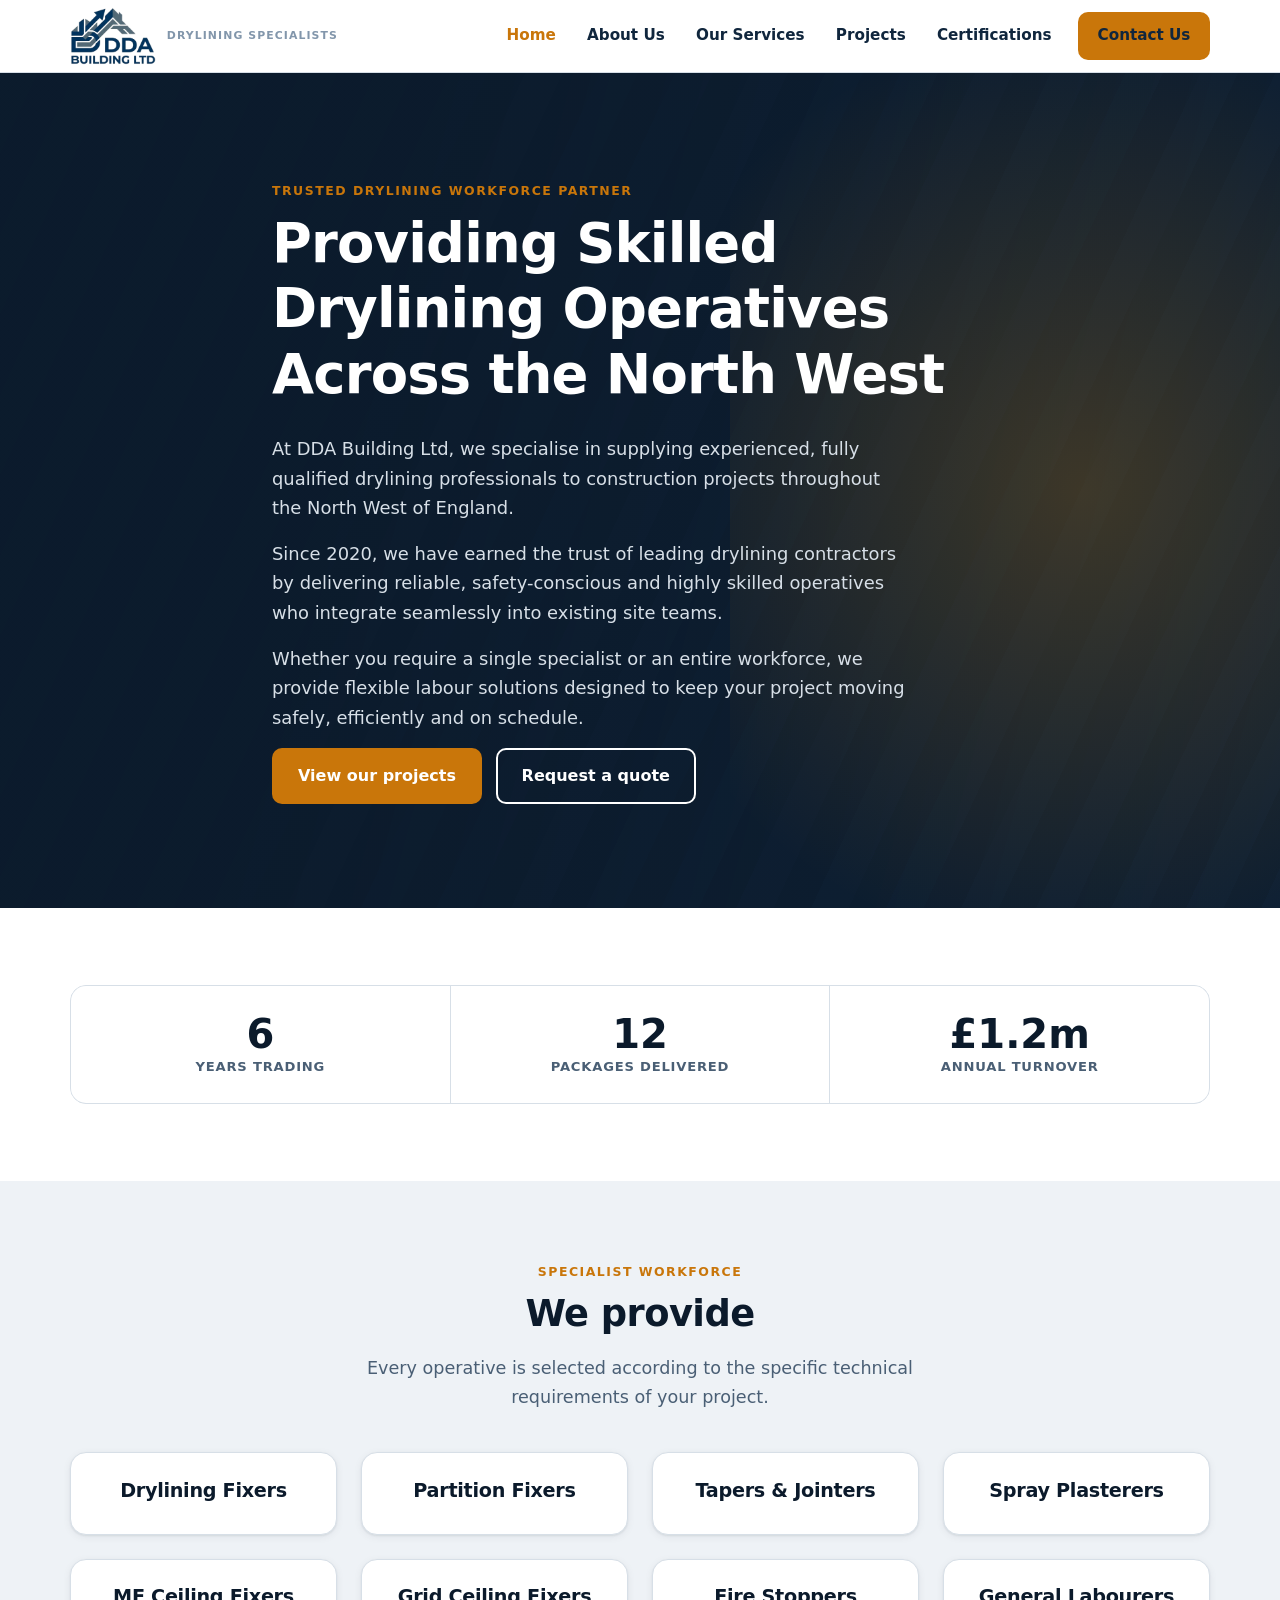
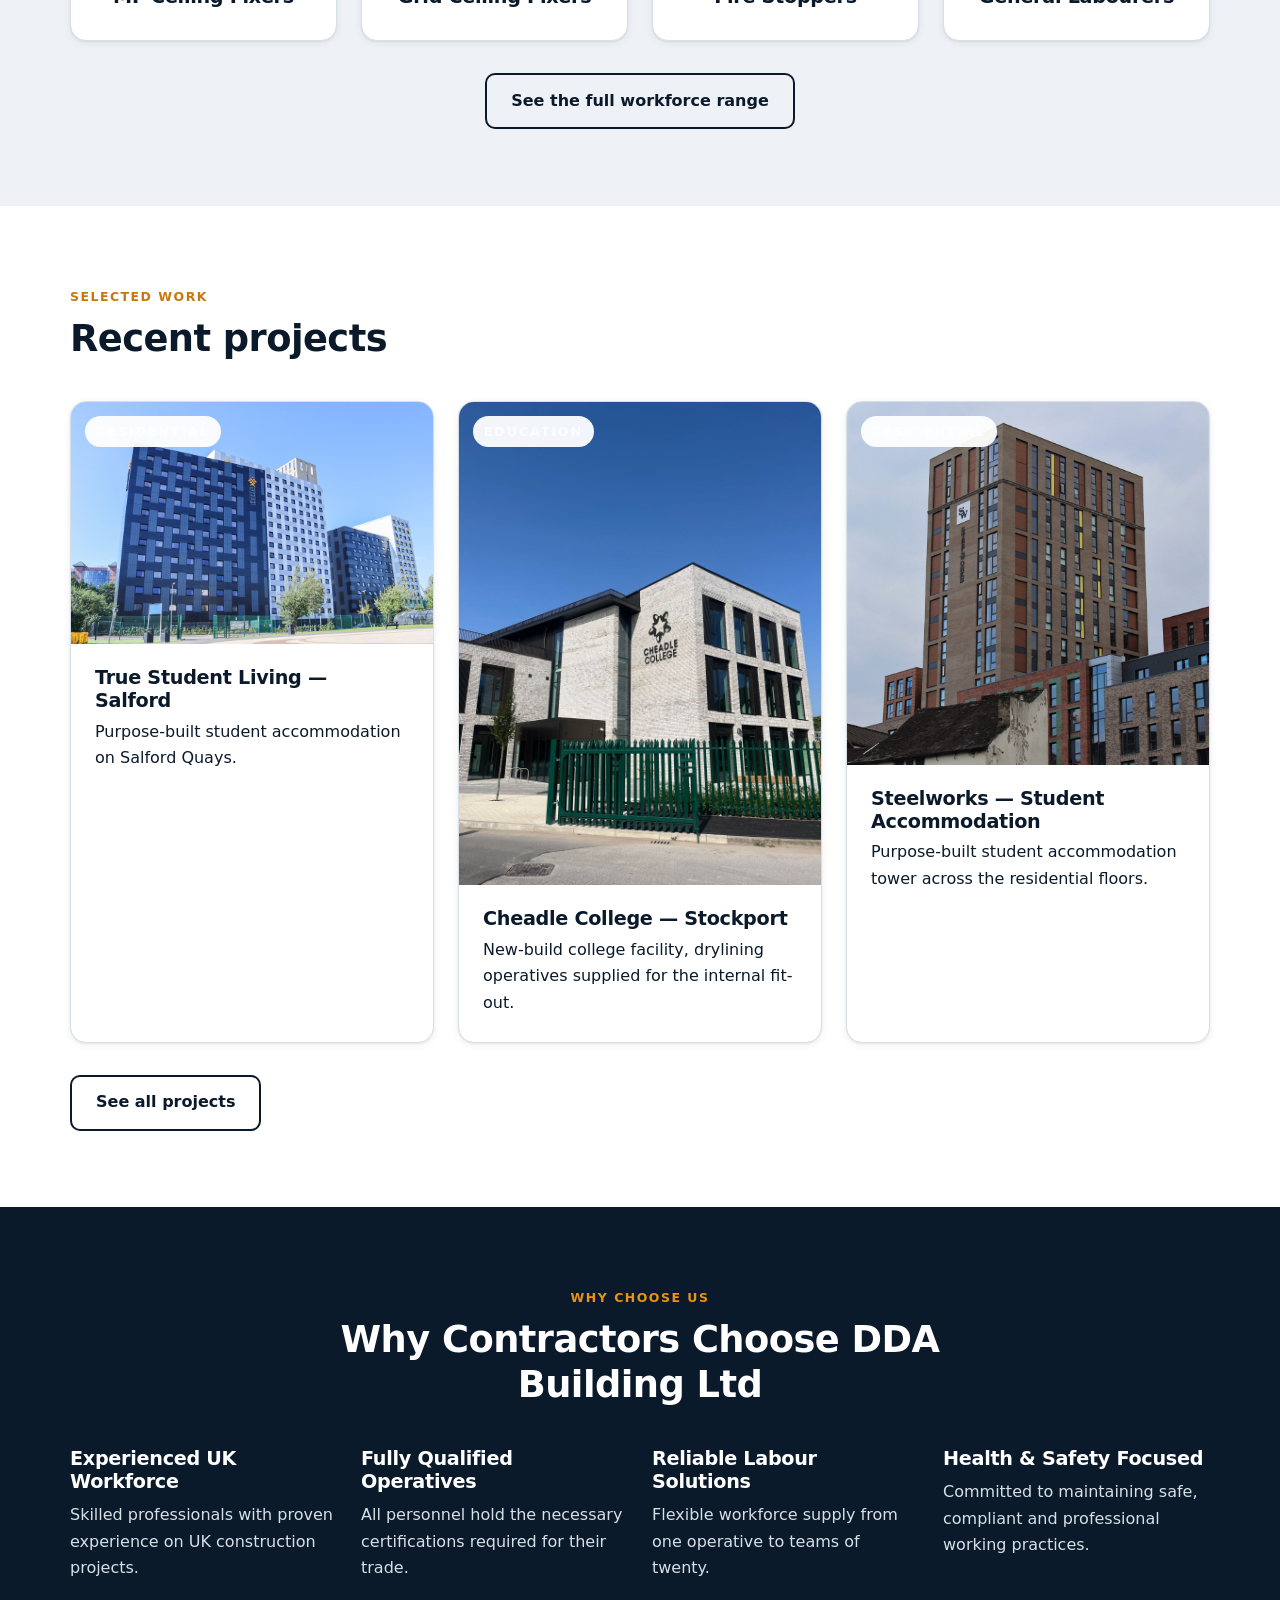
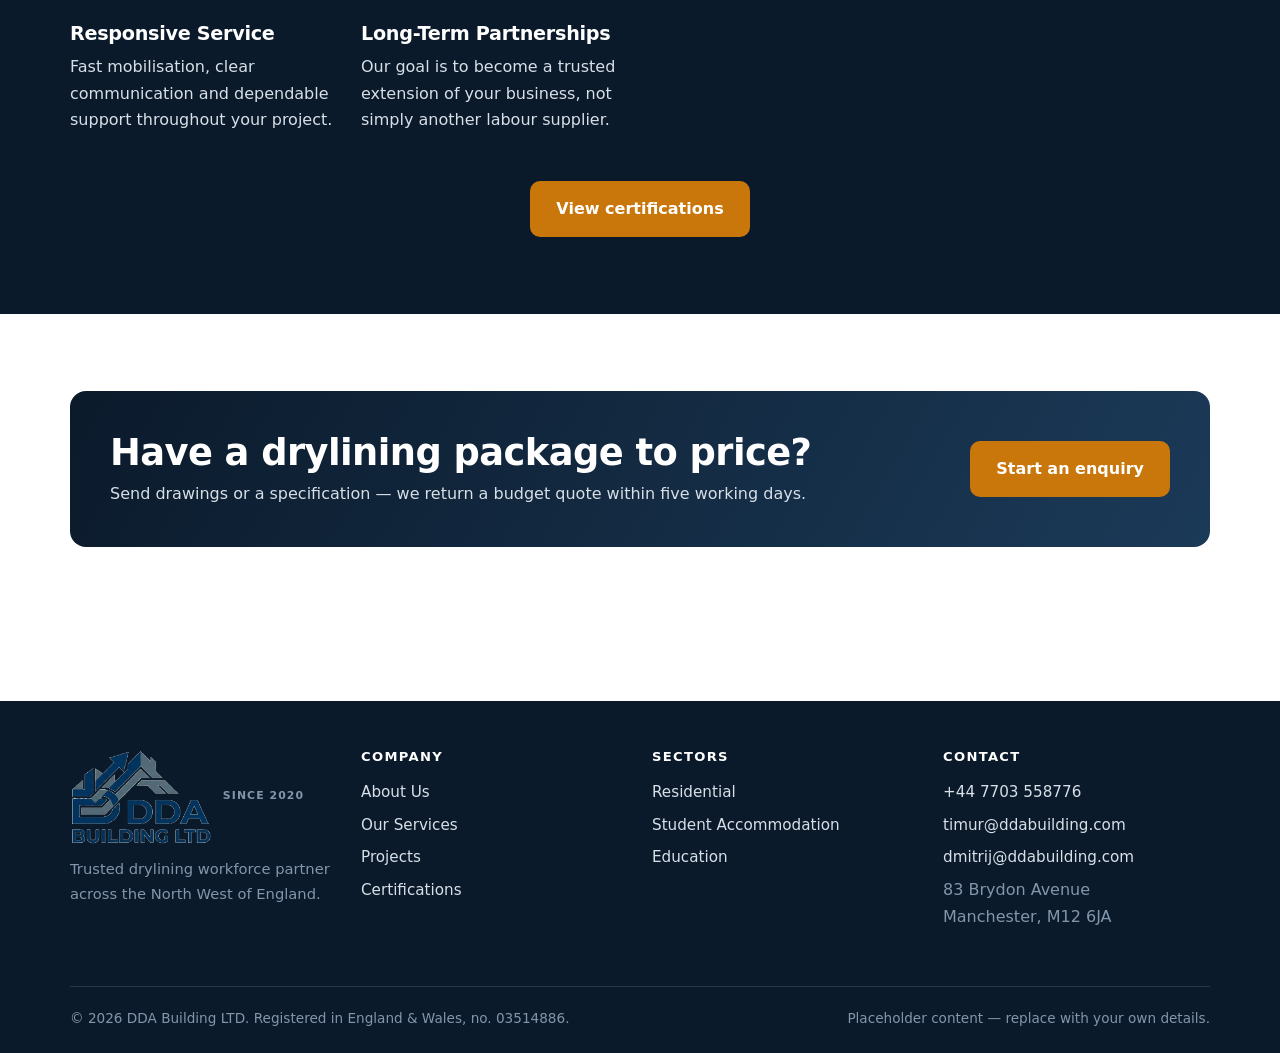
==== index.html @ aa9d2638 "Initial commit: DDA Building Ltd website" ====
<!doctype html>
<html lang="en">
<head>
  <meta charset="utf-8">
  <meta name="viewport" content="width=device-width, initial-scale=1">
  <title>DDA Building Ltd — Trusted Drylining Workforce Partner</title>
  <meta name="description" content="DDA Building Ltd supplies experienced, fully qualified drylining operatives — fixers, tapers & jointers, ceiling fixers and fire stoppers — across the North West of England.">
  <link rel="stylesheet" href="css/styles.css">
  <script defer src="js/main.js"></script>
</head>
<body>
<a class="skip-link" href="#main">Skip to main content</a>

<header class="site-header">
  <div class="wrap site-header__inner">
    <a class="brand" href="index.html">
      <img class="brand__logo" src="images/logo.png" alt="DDA Building Ltd">
      <span class="brand__text"><small>Drylining Specialists</small></span>
    </a>

    <button class="nav-toggle" type="button" aria-expanded="false" aria-controls="primary-nav" aria-label="Toggle navigation">
      <span></span>
    </button>

    <nav class="nav" id="primary-nav" aria-label="Primary">
      <a href="index.html" aria-current="page">Home</a>
      <a href="about.html">About Us</a>
      <a href="services.html">Our Services</a>
      <a href="projects.html">Projects</a>
      <a href="certifications.html">Certifications</a>
      <a class="btn btn--primary" href="contact.html">Contact Us</a>
    </nav>
  </div>
</header>

<main id="main">

  <section class="hero">
    <div class="wrap hero__inner">
      <span class="eyebrow">Trusted Drylining Workforce Partner</span>
      <h1>Providing Skilled Drylining Operatives Across the North West</h1>
      <p>At DDA Building Ltd, we specialise in supplying experienced, fully qualified drylining professionals to construction projects throughout the North West of England.</p>
      <p>Since 2020, we have earned the trust of leading drylining contractors by delivering reliable, safety-conscious and highly skilled operatives who integrate seamlessly into existing site teams.</p>
      <p>Whether you require a single specialist or an entire workforce, we provide flexible labour solutions designed to keep your project moving safely, efficiently and on schedule.</p>
      <div class="btn-row">
        <a class="btn btn--primary" href="projects.html">View our projects</a>
        <a class="btn btn--ghost" href="contact.html">Request a quote</a>
      </div>
    </div>
  </section>

  <section class="section">
    <div class="wrap">
      <div class="stats">
        <div class="stat">
          <div class="stat__value">6</div>
          <div class="stat__label">Years trading</div>
        </div>
        <div class="stat">
          <div class="stat__value">12</div>
          <div class="stat__label">Packages Delivered</div>
        </div>
        <div class="stat">
          <div class="stat__value">£1.2m</div>
          <div class="stat__label">Annual turnover</div>
        </div>
      </div>
    </div>
  </section>

  <section class="section section--alt">
    <div class="wrap">
      <div class="section-head section-head--center">
        <span class="eyebrow">Specialist workforce</span>
        <h2>We provide</h2>
        <p class="lead">Every operative is selected according to the specific technical requirements of your project.</p>
      </div>

      <div class="grid grid--4">
        <article class="card" style="text-align:center">
          <h3>Drylining Fixers</h3>
        </article>
        <article class="card" style="text-align:center">
          <h3>Partition Fixers</h3>
        </article>
        <article class="card" style="text-align:center">
          <h3>Tapers &amp; Jointers</h3>
        </article>
        <article class="card" style="text-align:center">
          <h3>Spray Plasterers</h3>
        </article>
        <article class="card" style="text-align:center">
          <h3>MF Ceiling Fixers</h3>
        </article>
        <article class="card" style="text-align:center">
          <h3>Grid Ceiling Fixers</h3>
        </article>
        <article class="card" style="text-align:center">
          <h3>Fire Stoppers</h3>
        </article>
        <article class="card" style="text-align:center">
          <h3>General Labourers</h3>
        </article>
      </div>

      <div class="btn-row" style="margin-top:2rem;justify-content:center">
        <a class="btn btn--ghost" href="services.html">See the full workforce range</a>
      </div>
    </div>
  </section>

  <section class="section">
    <div class="wrap">
      <div class="section-head">
        <span class="eyebrow">Selected work</span>
        <h2>Recent projects</h2>
      </div>

      <div class="grid grid--3">
        <article class="card card--link project">
          <div class="project__media">
            <img src="images/projects/true-student-living-salford.jpg" alt="True Student Living, Salford — exterior of the purpose-built student accommodation tower">
            <span class="project__tag">Residential</span>
          </div>
          <div class="project__body">
            <h3>True Student Living — Salford</h3>
            <p>Purpose-built student accommodation on Salford Quays.</p>
          </div>
        </article>

        <article class="card card--link project">
          <div class="project__media">
            <img src="images/projects/cheadle-college-exterior.jpg" alt="Cheadle College, Stockport — new-build education facility exterior">
            <span class="project__tag">Education</span>
          </div>
          <div class="project__body">
            <h3>Cheadle College — Stockport</h3>
            <p>New-build college facility, drylining operatives supplied for the internal fit-out.</p>
          </div>
        </article>

        <article class="card card--link project">
          <div class="project__media">
            <img src="images/projects/steelworks-tower.jpg" alt="Steelworks student accommodation tower">
            <span class="project__tag">Residential</span>
          </div>
          <div class="project__body">
            <h3>Steelworks — Student Accommodation</h3>
            <p>Purpose-built student accommodation tower across the residential floors.</p>
          </div>
        </article>
      </div>

      <div class="btn-row" style="margin-top:2rem">
        <a class="btn btn--ghost" href="projects.html">See all projects</a>
      </div>
    </div>
  </section>

  <section class="section section--dark">
    <div class="wrap">
      <div class="section-head section-head--center">
        <span class="eyebrow">Why choose us</span>
        <h2>Why Contractors Choose DDA Building Ltd</h2>
      </div>
      <div class="grid grid--3">
        <div>
          <h3>Experienced UK Workforce</h3>
          <p>Skilled professionals with proven experience on UK construction projects.</p>
        </div>
        <div>
          <h3>Fully Qualified Operatives</h3>
          <p>All personnel hold the necessary certifications required for their trade.</p>
        </div>
        <div>
          <h3>Reliable Labour Solutions</h3>
          <p>Flexible workforce supply from one operative to teams of twenty.</p>
        </div>
        <div>
          <h3>Health &amp; Safety Focused</h3>
          <p>Committed to maintaining safe, compliant and professional working practices.</p>
        </div>
        <div>
          <h3>Responsive Service</h3>
          <p>Fast mobilisation, clear communication and dependable support throughout your project.</p>
        </div>
        <div>
          <h3>Long-Term Partnerships</h3>
          <p>Our goal is to become a trusted extension of your business, not simply another labour supplier.</p>
        </div>
      </div>
      <div class="btn-row" style="margin-top:2rem;justify-content:center">
        <a class="btn btn--primary" href="certifications.html">View certifications</a>
      </div>
    </div>
  </section>

  <section class="section">
    <div class="wrap">
      <div class="cta">
        <div>
          <h2>Have a drylining package to price?</h2>
          <p>Send drawings or a specification — we return a budget quote within five working days.</p>
        </div>
        <a class="btn btn--primary" href="contact.html">Start an enquiry</a>
      </div>
    </div>
  </section>

</main>

<footer class="site-footer">
  <div class="wrap">
    <div class="grid grid--4">
      <div>
        <a class="brand" href="index.html">
          <img class="brand__logo" src="images/logo.png" alt="DDA Building Ltd">
          <span class="brand__text"><small>Since 2020</small></span>
        </a>
        <p style="font-size:.92rem">Trusted drylining workforce partner across the North West of England.</p>
      </div>
      <div>
        <h4>Company</h4>
        <ul>
          <li><a href="about.html">About Us</a></li>
          <li><a href="services.html">Our Services</a></li>
          <li><a href="projects.html">Projects</a></li>
          <li><a href="certifications.html">Certifications</a></li>
        </ul>
      </div>
      <div>
        <h4>Sectors</h4>
        <ul>
          <li><a href="projects.html">Residential</a></li>
          <li><a href="projects.html">Student Accommodation</a></li>
          <li><a href="projects.html">Education</a></li>
        </ul>
      </div>
      <div>
        <h4>Contact</h4>
        <ul>
          <li><a href="tel:+447703558776">+44 7703 558776</a></li>
          <li><a href="mailto:timur@ddabuilding.com">timur@ddabuilding.com</a></li>
          <li><a href="mailto:dmitrij@ddabuilding.com">dmitrij@ddabuilding.com</a></li>
          <li>83 Brydon Avenue<br>Manchester, M12 6JA</li>
        </ul>
      </div>
    </div>
    <div class="footer-bottom">
      <span>&copy; <span data-year>2026</span> DDA Building LTD. Registered in England &amp; Wales, no. 03514886.</span>
      <span>Placeholder content — replace with your own details.</span>
    </div>
  </div>
</footer>

</body>
</html>
---- css/styles.css ----
/* ==========================================================================
   DDA Building LTD — site stylesheet
   Single stylesheet shared by every page. No external dependencies.
   ========================================================================== */

/* --- Design tokens ------------------------------------------------------ */
:root {
  --navy-900: #0b1a2b;
  --navy-800: #10263d;
  --navy-700: #1b3a58;
  --slate-600: #4a5f75;
  --slate-400: #8296ab;
  --slate-200: #d7dfe7;
  --slate-100: #eef2f6;
  --white: #ffffff;

  --amber-600: #c9760a;
  --amber-500: #e8940f;
  --amber-100: #fdf1dd;

  --green-600: #1f7a52;
  --green-100: #e3f3eb;

  --text: var(--navy-900);
  --text-muted: var(--slate-600);
  --bg: var(--white);
  --bg-alt: var(--slate-100);
  --border: var(--slate-200);
  --accent: var(--amber-600);

  --font: "Segoe UI", system-ui, -apple-system, "Helvetica Neue", Arial, sans-serif;

  --wrap: 1140px;
  --radius: 10px;
  --radius-lg: 16px;
  --shadow-sm: 0 1px 2px rgba(11, 26, 43, .08), 0 2px 8px rgba(11, 26, 43, .06);
  --shadow-md: 0 4px 12px rgba(11, 26, 43, .10), 0 12px 32px rgba(11, 26, 43, .08);

  --step: clamp(2.5rem, 6vw, 5rem);
}

/* --- Base --------------------------------------------------------------- */
*,
*::before,
*::after { box-sizing: border-box; }

html { scroll-behavior: smooth; }

body {
  margin: 0;
  font-family: var(--font);
  font-size: 16px;
  line-height: 1.65;
  color: var(--text);
  background: var(--bg);
  -webkit-font-smoothing: antialiased;
}

h1, h2, h3, h4 {
  margin: 0 0 .5em;
  line-height: 1.2;
  letter-spacing: -.015em;
  font-weight: 700;
}

h1 { font-size: clamp(2.1rem, 5vw, 3.4rem); }
h2 { font-size: clamp(1.6rem, 3.2vw, 2.3rem); }
h3 { font-size: 1.2rem; }

p { margin: 0 0 1rem; }

a { color: var(--navy-700); text-decoration: none; }
a:hover { color: var(--accent); }

img { max-width: 100%; display: block; }

/* Components below set their own `display`, which would otherwise beat the
   UA stylesheet's [hidden] rule. Keep `hidden` authoritative. */
[hidden] { display: none !important; }

ul { margin: 0 0 1rem; padding-left: 1.2rem; }
li { margin-bottom: .4rem; }

:focus-visible {
  outline: 3px solid var(--amber-500);
  outline-offset: 2px;
  border-radius: 4px;
}

.skip-link {
  position: absolute;
  left: -9999px;
  top: 0;
  background: var(--navy-900);
  color: var(--white);
  padding: .75rem 1.25rem;
  z-index: 100;
}
.skip-link:focus { left: 0; color: var(--white); }

/* --- Layout helpers ----------------------------------------------------- */
.wrap {
  width: min(100% - 2.5rem, var(--wrap));
  margin-inline: auto;
}

.section { padding-block: var(--step); }
.section--alt { background: var(--bg-alt); }
.section--dark { background: var(--navy-900); color: var(--slate-200); }
.section--dark h2, .section--dark h3 { color: var(--white); }

.section-head { max-width: 62ch; margin-bottom: 2.5rem; }
.section-head--center { margin-inline: auto; text-align: center; }

.eyebrow {
  display: inline-block;
  font-size: .78rem;
  font-weight: 700;
  letter-spacing: .12em;
  text-transform: uppercase;
  color: var(--accent);
  margin-bottom: .6rem;
}
.section--dark .eyebrow { color: var(--amber-500); }

.lead { font-size: 1.1rem; color: var(--text-muted); }
.section--dark .lead { color: var(--slate-400); }

.grid { display: grid; gap: 1.5rem; }
.grid--2 { grid-template-columns: repeat(auto-fit, minmax(280px, 1fr)); }
.grid--3 { grid-template-columns: repeat(auto-fit, minmax(260px, 1fr)); }
.grid--4 { grid-template-columns: repeat(auto-fit, minmax(210px, 1fr)); }

/* --- Buttons ------------------------------------------------------------ */
.btn {
  display: inline-flex;
  align-items: center;
  gap: .5rem;
  padding: .8rem 1.5rem;
  border: 2px solid transparent;
  border-radius: var(--radius);
  font: inherit;
  font-weight: 600;
  cursor: pointer;
  transition: background-color .18s ease, color .18s ease, border-color .18s ease, transform .18s ease;
}
.btn:hover { transform: translateY(-1px); }
.btn:active { transform: translateY(0); }

.btn--primary { background: var(--amber-600); color: var(--white); }
.btn--primary:hover { background: var(--amber-500); color: var(--white); }

.btn--ghost { border-color: currentColor; color: var(--navy-900); background: transparent; }
.btn--ghost:hover { background: var(--navy-900); color: var(--white); border-color: var(--navy-900); }

.section--dark .btn--ghost,
.hero .btn--ghost { color: var(--white); }
.section--dark .btn--ghost:hover,
.hero .btn--ghost:hover { background: var(--white); color: var(--navy-900); border-color: var(--white); }

.btn-row { display: flex; flex-wrap: wrap; gap: .85rem; }

/* --- Header / navigation ------------------------------------------------ */
.site-header {
  position: sticky;
  top: 0;
  z-index: 50;
  background: rgba(255, 255, 255, .96);
  border-bottom: 1px solid var(--border);
  backdrop-filter: blur(8px);
}

.site-header__inner {
  display: flex;
  align-items: center;
  justify-content: space-between;
  gap: 1rem;
  min-height: 72px;
}

.brand {
  display: inline-flex;
  align-items: center;
  gap: .7rem;
  font-weight: 700;
  color: var(--navy-900);
  letter-spacing: -.02em;
}
.brand:hover { color: var(--navy-900); }

.brand__logo {
  height: 58px;
  width: auto;
  display: block;
}

.site-footer .brand__logo { height: 96px; }

.brand__text { display: flex; flex-direction: column; line-height: 1.15; }
.brand__text small {
  font-size: .68rem;
  font-weight: 600;
  letter-spacing: .1em;
  text-transform: uppercase;
  color: var(--slate-400);
}

.nav { display: flex; align-items: center; gap: .35rem; }

.nav a {
  padding: .55rem .8rem;
  border-radius: var(--radius);
  font-size: .95rem;
  font-weight: 600;
  color: var(--navy-800);
}
.nav a:hover { background: var(--slate-100); color: var(--navy-900); }
.nav a[aria-current="page"] { color: var(--accent); }

.nav .btn { margin-left: .5rem; padding: .6rem 1.1rem; }
.nav .btn:hover { background: var(--amber-500); }

.nav-toggle {
  display: none;
  width: 44px;
  height: 44px;
  padding: 0;
  border: 1px solid var(--border);
  border-radius: var(--radius);
  background: var(--white);
  cursor: pointer;
}
.nav-toggle span,
.nav-toggle span::before,
.nav-toggle span::after {
  display: block;
  width: 20px;
  height: 2px;
  margin-inline: auto;
  background: var(--navy-900);
  transition: transform .2s ease, opacity .2s ease;
}
.nav-toggle span { position: relative; }
.nav-toggle span::before,
.nav-toggle span::after { content: ""; position: absolute; }
.nav-toggle span::before { top: -6px; }
.nav-toggle span::after { top: 6px; }
.nav-toggle[aria-expanded="true"] span { background: transparent; }
.nav-toggle[aria-expanded="true"] span::before { transform: translateY(6px) rotate(45deg); }
.nav-toggle[aria-expanded="true"] span::after { transform: translateY(-6px) rotate(-45deg); }

@media (max-width: 900px) {
  .nav-toggle { display: block; }
  .nav {
    position: absolute;
    inset: 72px 0 auto;
    flex-direction: column;
    align-items: stretch;
    gap: 0;
    padding: .75rem 1.25rem 1.25rem;
    background: var(--white);
    border-bottom: 1px solid var(--border);
    box-shadow: var(--shadow-md);
    display: none;
  }
  .nav.is-open { display: flex; }
  .nav a { padding: .8rem .6rem; border-radius: 8px; }
  .nav .btn { margin: .5rem 0 0; justify-content: center; }
}

/* --- Hero --------------------------------------------------------------- */
.hero {
  position: relative;
  color: var(--slate-200);
  background:
    linear-gradient(105deg, rgba(11, 26, 43, .94) 30%, rgba(11, 26, 43, .72) 100%),
    repeating-linear-gradient(115deg, #16304c 0 34px, #12283f 34px 68px);
  overflow: hidden;
}
.hero::after {
  content: "";
  position: absolute;
  right: -12%;
  top: -30%;
  width: 55%;
  height: 160%;
  background: radial-gradient(circle at 50% 50%, rgba(232, 148, 15, .22), transparent 62%);
  pointer-events: none;
}

.hero__inner {
  position: relative;
  z-index: 1;
  padding-block: clamp(3.5rem, 9vw, 6.5rem);
  max-width: 46rem;
}
.hero h1 { color: var(--white); }
.hero p { color: var(--slate-200); font-size: 1.12rem; max-width: 40rem; }

.hero--compact .hero__inner { padding-block: clamp(2.75rem, 6vw, 4rem); }

.breadcrumb {
  position: relative;
  z-index: 1;
  font-size: .85rem;
  color: var(--slate-400);
  padding-top: 1.25rem;
}
.breadcrumb a { color: var(--slate-200); }
.breadcrumb a:hover { color: var(--amber-500); }
.breadcrumb span { margin-inline: .4rem; }

/* --- Stat band ---------------------------------------------------------- */
.stats {
  display: grid;
  grid-template-columns: repeat(auto-fit, minmax(160px, 1fr));
  gap: 1px;
  background: var(--border);
  border: 1px solid var(--border);
  border-radius: var(--radius-lg);
  overflow: hidden;
}
.stat { background: var(--white); padding: 1.6rem 1.25rem; text-align: center; }
.stat__value {
  font-size: clamp(1.8rem, 3.5vw, 2.5rem);
  font-weight: 800;
  color: var(--navy-900);
  line-height: 1.1;
}
.stat__label {
  font-size: .82rem;
  font-weight: 600;
  letter-spacing: .06em;
  text-transform: uppercase;
  color: var(--text-muted);
}

/* --- Cards -------------------------------------------------------------- */
.card {
  background: var(--white);
  border: 1px solid var(--border);
  border-radius: var(--radius-lg);
  padding: 1.6rem;
  box-shadow: var(--shadow-sm);
  transition: box-shadow .2s ease, transform .2s ease, border-color .2s ease;
}
.card--link:hover {
  transform: translateY(-3px);
  box-shadow: var(--shadow-md);
  border-color: var(--slate-400);
}
.card h3 { margin-bottom: .4rem; }
.card p:last-child { margin-bottom: 0; }

.card__icon {
  display: grid;
  place-items: center;
  width: 46px;
  height: 46px;
  margin-bottom: 1rem;
  border-radius: 11px;
  background: var(--amber-100);
  color: var(--amber-600);
}
.card__icon svg { width: 24px; height: 24px; }

.card__more {
  display: inline-flex;
  align-items: center;
  gap: .35rem;
  margin-top: .9rem;
  font-weight: 600;
  font-size: .92rem;
  color: var(--accent);
}
.card__more::after { content: "\2192"; transition: transform .18s ease; }
.card--link:hover .card__more::after { transform: translateX(3px); }

/* --- Project cards ------------------------------------------------------ */
.filters {
  display: flex;
  flex-wrap: wrap;
  gap: .5rem;
  margin-bottom: 2rem;
}
.filter {
  padding: .5rem 1.05rem;
  border: 1px solid var(--border);
  border-radius: 999px;
  background: var(--white);
  font: inherit;
  font-size: .9rem;
  font-weight: 600;
  color: var(--text-muted);
  cursor: pointer;
  transition: background-color .18s ease, color .18s ease, border-color .18s ease;
}
.filter:hover { border-color: var(--slate-400); color: var(--navy-900); }
.filter[aria-pressed="true"] {
  background: var(--navy-900);
  border-color: var(--navy-900);
  color: var(--white);
}

.project {
  display: flex;
  flex-direction: column;
  overflow: hidden;
  padding: 0;
}
.project__media {
  position: relative;
  aspect-ratio: 16 / 10;
  background:
    linear-gradient(160deg, rgba(11, 26, 43, .55), rgba(11, 26, 43, .18)),
    repeating-linear-gradient(45deg, #24445f 0 18px, #1d3a53 18px 36px);
  display: grid;
  place-items: center;
}
.project__media span {
  font-size: .8rem;
  font-weight: 700;
  letter-spacing: .14em;
  text-transform: uppercase;
  color: rgba(255, 255, 255, .75);
}
.project__media img {
  width: 100%;
  height: 100%;
  object-fit: cover;
  display: block;
}
.project__tag {
  position: absolute;
  top: .85rem;
  left: .85rem;
  padding: .3rem .7rem;
  border-radius: 999px;
  background: rgba(255, 255, 255, .94);
  font-size: .72rem;
  font-weight: 700;
  letter-spacing: .06em;
  text-transform: uppercase;
  color: var(--navy-900);
}
.project__body { padding: 1.4rem 1.5rem 1.6rem; }
.project__meta {
  display: flex;
  flex-wrap: wrap;
  gap: .35rem .9rem;
  margin-bottom: .75rem;
  font-size: .85rem;
  color: var(--text-muted);
}
.project__meta strong { color: var(--navy-900); font-weight: 600; }

.no-results {
  padding: 2.5rem 1rem;
  text-align: center;
  color: var(--text-muted);
  border: 1px dashed var(--border);
  border-radius: var(--radius-lg);
}

/* --- Lists / misc content ----------------------------------------------- */
.checklist { list-style: none; padding: 0; }
.checklist li {
  position: relative;
  padding-left: 1.85rem;
  margin-bottom: .65rem;
}
.checklist li::before {
  content: "";
  position: absolute;
  left: 0;
  top: .45rem;
  width: 1.1rem;
  height: 1.1rem;
  border-radius: 50%;
  background: var(--green-100);
  box-shadow: inset 0 0 0 2px var(--green-600);
}
.checklist li::after {
  content: "";
  position: absolute;
  left: .35rem;
  top: .7rem;
  width: .32rem;
  height: .55rem;
  border: solid var(--green-600);
  border-width: 0 2px 2px 0;
  transform: rotate(45deg);
}

.steps { counter-reset: step; list-style: none; padding: 0; }
.steps > li {
  counter-increment: step;
  position: relative;
  padding-left: 3.5rem;
  margin-bottom: 1.75rem;
}
.steps > li::before {
  content: counter(step, decimal-leading-zero);
  position: absolute;
  left: 0;
  top: 0;
  display: grid;
  place-items: center;
  width: 2.4rem;
  height: 2.4rem;
  border-radius: 50%;
  background: var(--navy-900);
  color: var(--amber-500);
  font-weight: 800;
  font-size: .9rem;
}
.steps h3 { margin-bottom: .25rem; }

.timeline { list-style: none; padding: 0; margin: 0; }
.timeline li {
  position: relative;
  padding: 0 0 1.75rem 2rem;
  border-left: 2px solid var(--border);
}
.timeline li:last-child { padding-bottom: 0; border-left-color: transparent; }
.timeline li::before {
  content: "";
  position: absolute;
  left: -7px;
  top: .45rem;
  width: 12px;
  height: 12px;
  border-radius: 50%;
  background: var(--amber-600);
  box-shadow: 0 0 0 3px var(--white);
}
.timeline time { font-weight: 700; color: var(--navy-900); }

/* --- Tables ------------------------------------------------------------- */
.table-scroll { overflow-x: auto; border-radius: var(--radius-lg); border: 1px solid var(--border); }
table { width: 100%; border-collapse: collapse; background: var(--white); min-width: 640px; }
caption { text-align: left; padding: 1rem 1.25rem; font-weight: 600; color: var(--text-muted); }
th, td { padding: .85rem 1.25rem; text-align: left; border-bottom: 1px solid var(--border); }
th { background: var(--slate-100); font-size: .82rem; letter-spacing: .06em; text-transform: uppercase; color: var(--text-muted); }
tbody tr:last-child td { border-bottom: none; }

.badge {
  display: inline-block;
  padding: .2rem .65rem;
  border-radius: 999px;
  font-size: .78rem;
  font-weight: 700;
  background: var(--green-100);
  color: var(--green-600);
}
.badge--pending { background: var(--amber-100); color: var(--amber-600); }

/* --- Certification cards ------------------------------------------------ */
.cert { display: flex; gap: 1.1rem; align-items: flex-start; }
.cert__seal {
  flex: none;
  display: grid;
  place-items: center;
  width: 58px;
  height: 58px;
  border-radius: 50%;
  background: var(--navy-900);
  color: var(--amber-500);
  font-size: .72rem;
  font-weight: 800;
  letter-spacing: .04em;
  text-align: center;
}
.cert__ref { font-size: .85rem; color: var(--text-muted); margin: 0; }

/* --- Forms -------------------------------------------------------------- */
.form-grid { display: grid; gap: 1.1rem; grid-template-columns: repeat(auto-fit, minmax(240px, 1fr)); }
.field { display: flex; flex-direction: column; gap: .35rem; }
.field--full { grid-column: 1 / -1; }

label { font-weight: 600; font-size: .92rem; }
.req { color: var(--amber-600); }

input, select, textarea {
  width: 100%;
  padding: .7rem .85rem;
  border: 1px solid var(--border);
  border-radius: var(--radius);
  font: inherit;
  color: var(--text);
  background: var(--white);
  transition: border-color .18s ease, box-shadow .18s ease;
}
input:focus, select:focus, textarea:focus {
  outline: none;
  border-color: var(--amber-500);
  box-shadow: 0 0 0 3px rgba(232, 148, 15, .2);
}
textarea { resize: vertical; min-height: 140px; }

.hint { font-size: .82rem; color: var(--text-muted); }

.error-text { font-size: .84rem; font-weight: 600; color: #b3261e; min-height: 1.1rem; }
input[aria-invalid="true"], select[aria-invalid="true"], textarea[aria-invalid="true"] {
  border-color: #b3261e;
  box-shadow: 0 0 0 3px rgba(179, 38, 30, .14);
}

.form-status {
  margin-top: 1.25rem;
  padding: .9rem 1.1rem;
  border-radius: var(--radius);
  background: var(--green-100);
  color: var(--green-600);
  font-weight: 600;
}
.form-status[hidden] { display: none; }
.form-status--error { background: #fbe9e7; color: #b3261e; }

.consent { display: flex; gap: .6rem; align-items: flex-start; }
.consent input { width: auto; margin-top: .3rem; }
.consent label { font-weight: 400; font-size: .9rem; color: var(--text-muted); }

/* --- Contact detail blocks ---------------------------------------------- */
.contact-list { list-style: none; padding: 0; margin: 0; }
.contact-list li { display: flex; gap: .85rem; margin-bottom: 1.15rem; }
.contact-list svg { flex: none; width: 20px; height: 20px; margin-top: .25rem; color: var(--accent); }
.contact-list strong { display: block; }
.contact-list span { color: var(--text-muted); font-size: .95rem; }

.map-placeholder {
  display: grid;
  place-items: center;
  aspect-ratio: 16 / 9;
  border-radius: var(--radius-lg);
  border: 1px solid var(--border);
  background:
    repeating-linear-gradient(0deg, var(--slate-100) 0 39px, var(--border) 39px 40px),
    repeating-linear-gradient(90deg, var(--slate-100) 0 39px, var(--border) 39px 40px);
  color: var(--text-muted);
  font-weight: 600;
  text-align: center;
  padding: 1rem;
}

/* --- CTA band ----------------------------------------------------------- */
.cta {
  display: flex;
  flex-wrap: wrap;
  align-items: center;
  justify-content: space-between;
  gap: 1.5rem;
  padding: 2.5rem;
  border-radius: var(--radius-lg);
  background: linear-gradient(120deg, var(--navy-900), var(--navy-700));
  color: var(--white);
}
.cta h2 { color: var(--white); margin-bottom: .35rem; }
.cta p { color: var(--slate-200); margin: 0; }

/* --- Footer ------------------------------------------------------------- */
.site-footer {
  background: var(--navy-900);
  color: var(--slate-400);
  padding-block: 3rem 1.5rem;
  margin-top: var(--step);
}
.site-footer h4 {
  color: var(--white);
  font-size: .82rem;
  letter-spacing: .1em;
  text-transform: uppercase;
  margin-bottom: .9rem;
}
.site-footer a { color: var(--slate-200); font-size: .95rem; }
.site-footer a:hover { color: var(--amber-500); }
.site-footer ul { list-style: none; padding: 0; }
.site-footer .brand { color: var(--white); margin-bottom: .8rem; }
.site-footer .brand:hover { color: var(--white); }
.site-footer .brand__text small { color: var(--slate-400); }

.footer-bottom {
  display: flex;
  flex-wrap: wrap;
  gap: .75rem;
  justify-content: space-between;
  margin-top: 2.5rem;
  padding-top: 1.25rem;
  border-top: 1px solid rgba(255, 255, 255, .12);
  font-size: .85rem;
}

/* --- Motion preferences ------------------------------------------------- */
@media (prefers-reduced-motion: reduce) {
  html { scroll-behavior: auto; }
  *, *::before, *::after {
    animation-duration: .001ms !important;
    transition-duration: .001ms !important;
  }
}

/* --- Print -------------------------------------------------------------- */
@media print {
  .site-header, .site-footer, .cta, .filters { display: none; }
  body { color: #000; }
}
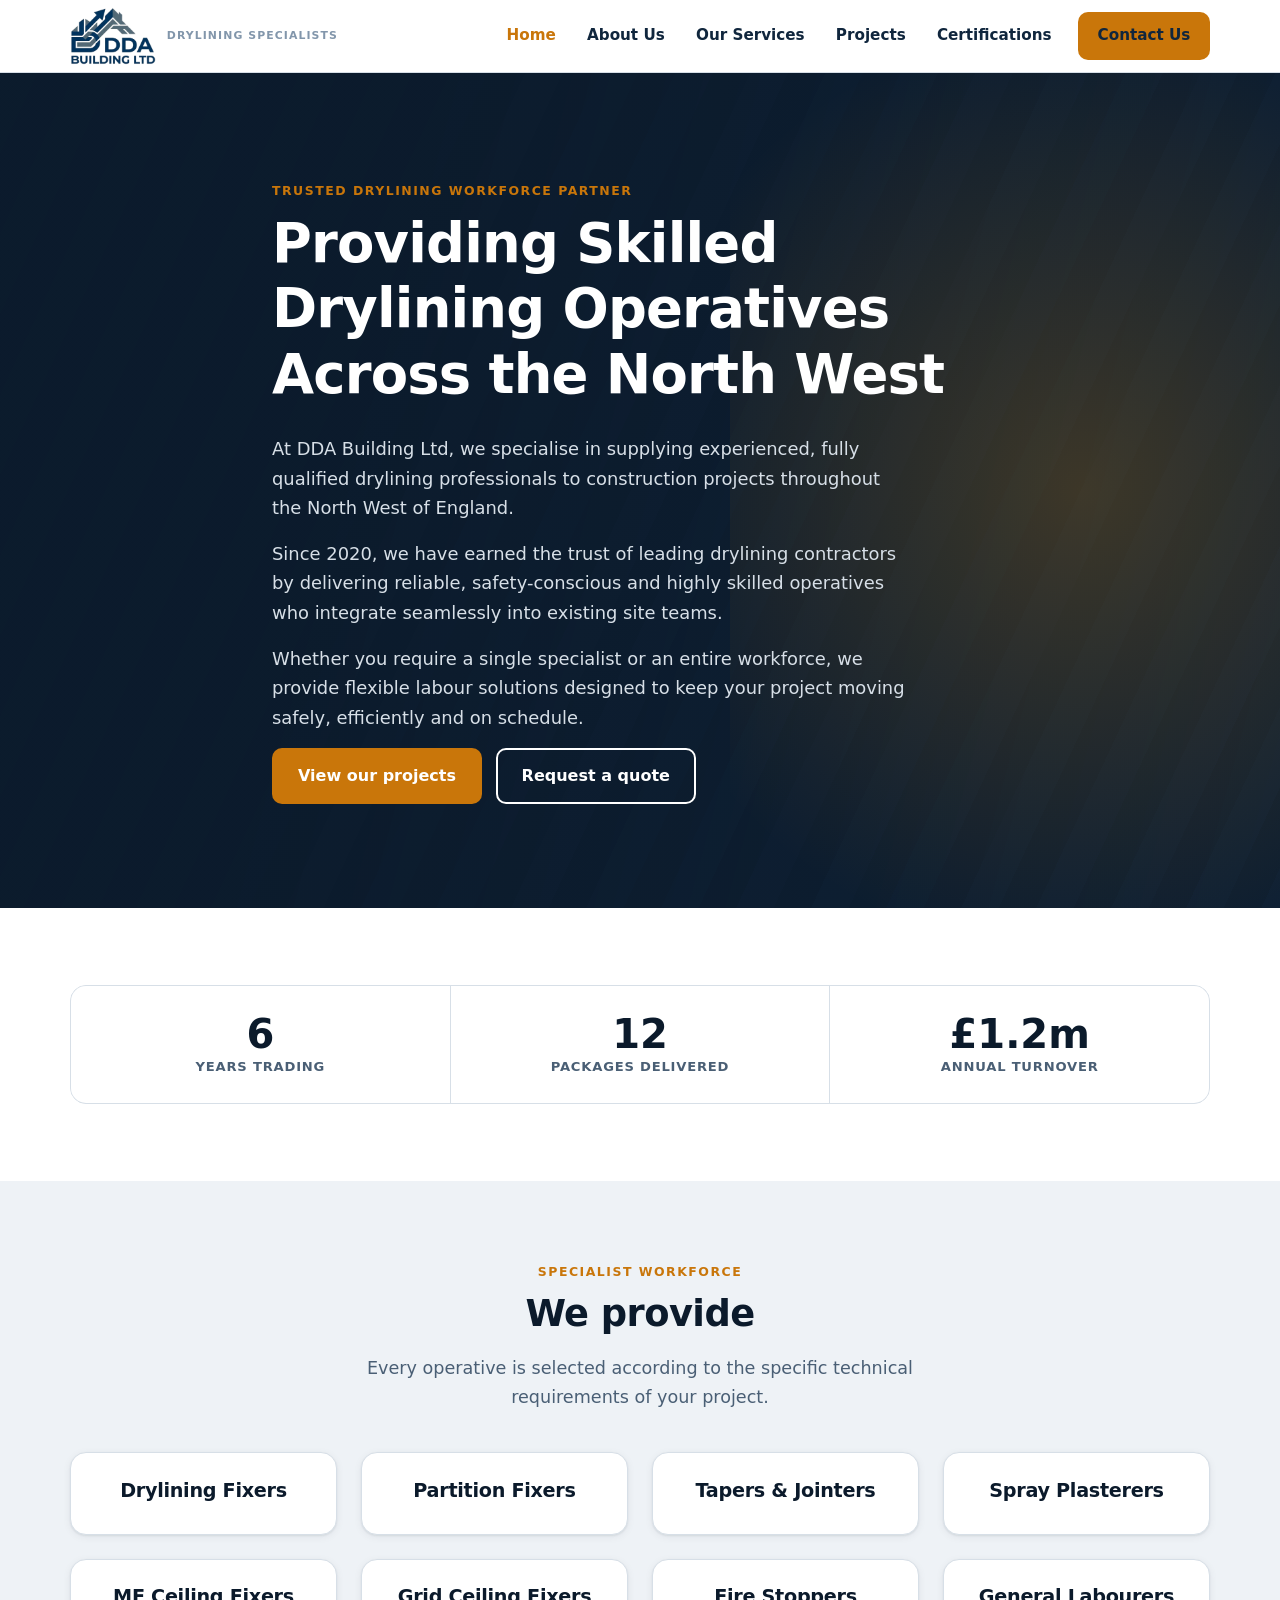
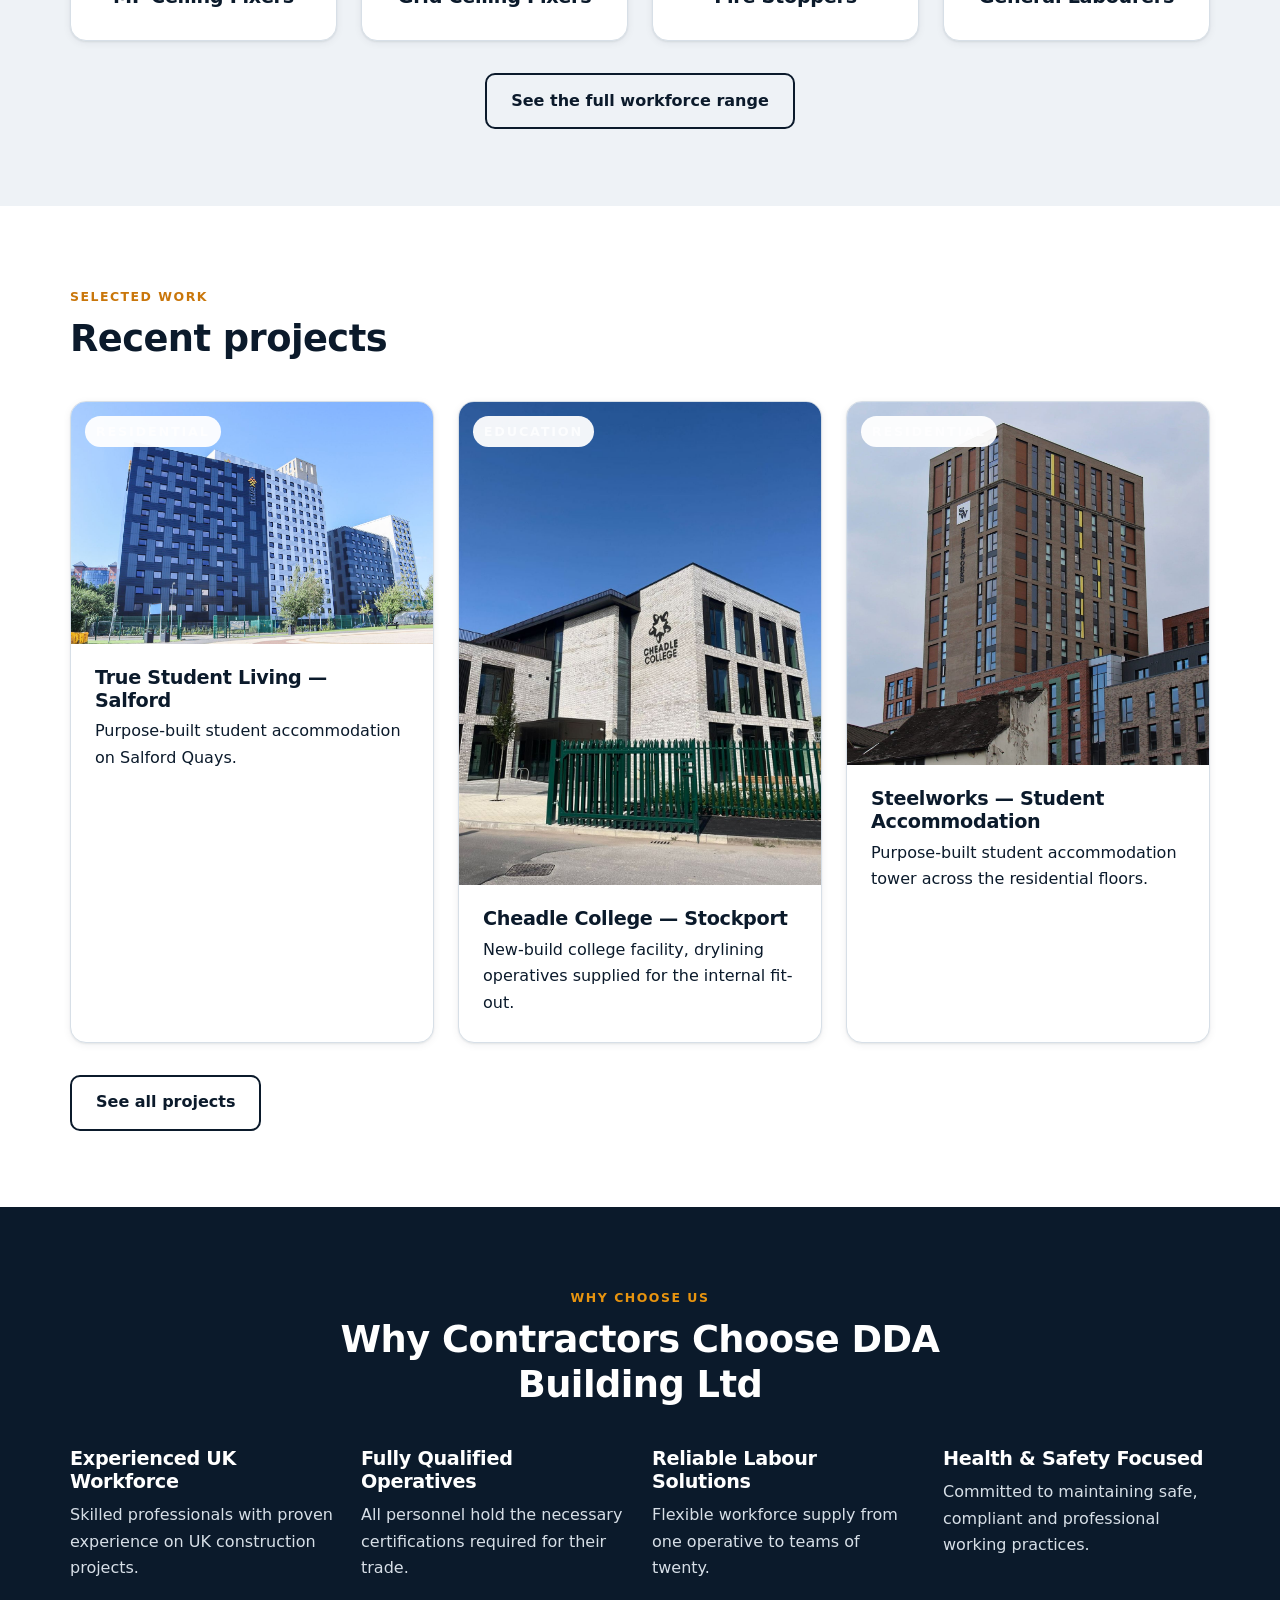
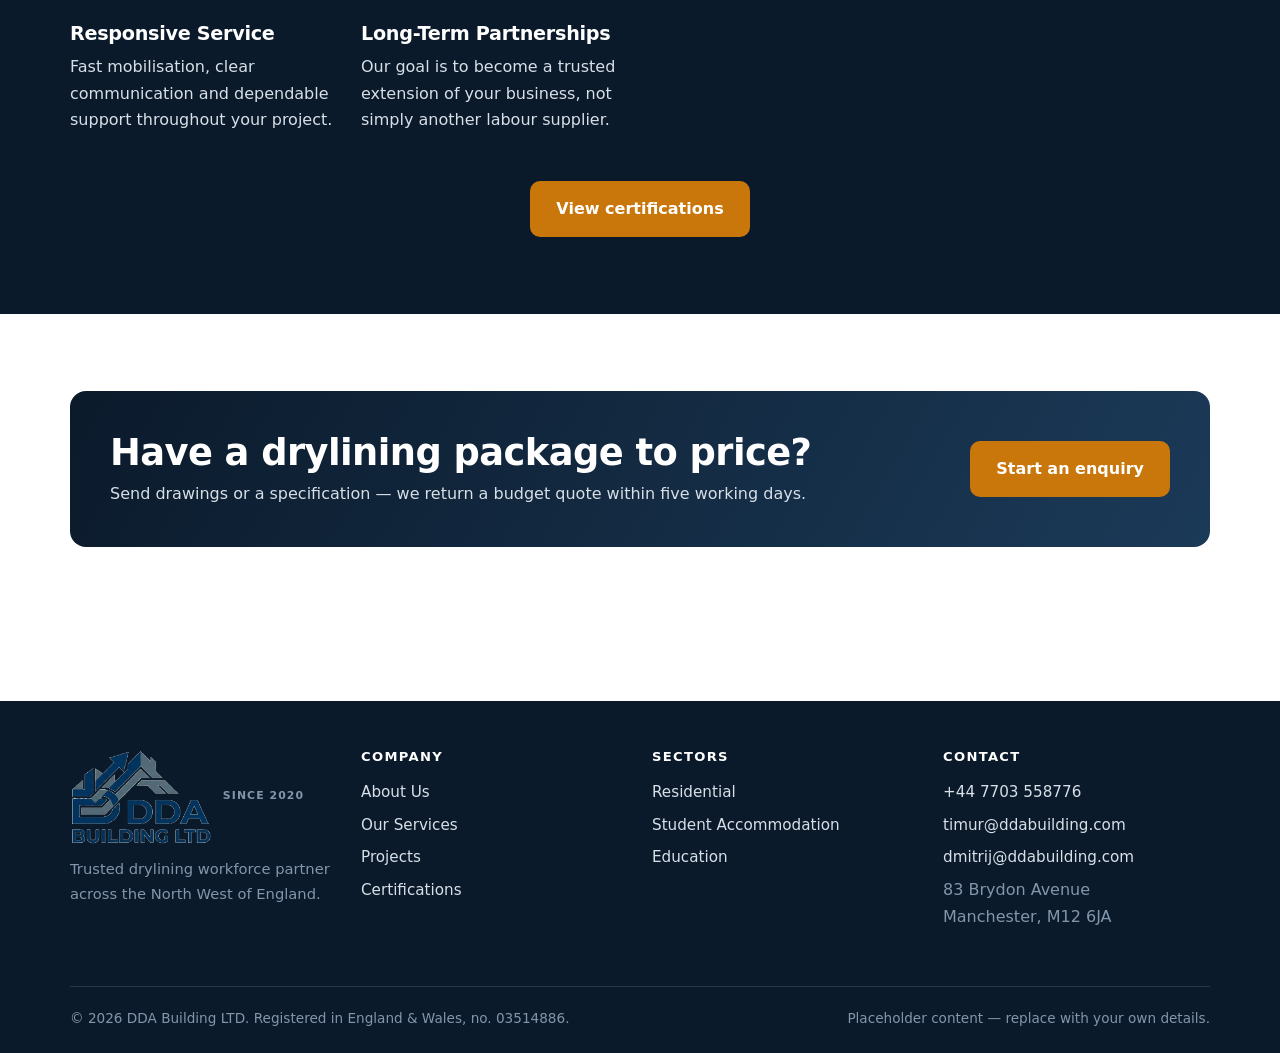
==== commit bd4bc980: "Optimize for mobile and tablet: resize/compress photos, lazy-load images, overflow-safe grids, large" ====
--- a/index.html
+++ b/index.html
@@ -119,7 +119,7 @@
       <div class="grid grid--3">
         <article class="card card--link project">
           <div class="project__media">
-            <img src="images/projects/true-student-living-salford.jpg" alt="True Student Living, Salford — exterior of the purpose-built student accommodation tower">
+            <img src="images/projects/true-student-living-salford.jpg" alt="True Student Living, Salford — exterior of the purpose-built student accommodation tower" loading="lazy" decoding="async">
             <span class="project__tag">Residential</span>
           </div>
           <div class="project__body">
@@ -130,7 +130,7 @@
 
         <article class="card card--link project">
           <div class="project__media">
-            <img src="images/projects/cheadle-college-exterior.jpg" alt="Cheadle College, Stockport — new-build education facility exterior">
+            <img src="images/projects/cheadle-college-exterior.jpg" alt="Cheadle College, Stockport — new-build education facility exterior" loading="lazy" decoding="async">
             <span class="project__tag">Education</span>
           </div>
           <div class="project__body">
@@ -141,7 +141,7 @@
 
         <article class="card card--link project">
           <div class="project__media">
-            <img src="images/projects/steelworks-tower.jpg" alt="Steelworks student accommodation tower">
+            <img src="images/projects/steelworks-tower.jpg" alt="Steelworks student accommodation tower" loading="lazy" decoding="async">
             <span class="project__tag">Residential</span>
           </div>
           <div class="project__body">
@@ -214,7 +214,7 @@
     <div class="grid grid--4">
       <div>
         <a class="brand" href="index.html">
-          <img class="brand__logo" src="images/logo.png" alt="DDA Building Ltd">
+          <img class="brand__logo" src="images/logo.png" alt="DDA Building Ltd" loading="lazy" decoding="async">
           <span class="brand__text"><small>Since 2020</small></span>
         </a>
         <p style="font-size:.92rem">Trusted drylining workforce partner across the North West of England.</p>
--- a/css/styles.css
+++ b/css/styles.css
@@ -54,6 +54,8 @@
   color: var(--text);
   background: var(--bg);
   -webkit-font-smoothing: antialiased;
+  overflow-wrap: break-word;
+  -webkit-text-size-adjust: 100%;
 }
 
 h1, h2, h3, h4 {
@@ -127,9 +129,9 @@
 .section--dark .lead { color: var(--slate-400); }
 
 .grid { display: grid; gap: 1.5rem; }
-.grid--2 { grid-template-columns: repeat(auto-fit, minmax(280px, 1fr)); }
-.grid--3 { grid-template-columns: repeat(auto-fit, minmax(260px, 1fr)); }
-.grid--4 { grid-template-columns: repeat(auto-fit, minmax(210px, 1fr)); }
+.grid--2 { grid-template-columns: repeat(auto-fit, minmax(min(260px, 100%), 1fr)); }
+.grid--3 { grid-template-columns: repeat(auto-fit, minmax(min(260px, 100%), 1fr)); }
+.grid--4 { grid-template-columns: repeat(auto-fit, minmax(min(210px, 100%), 1fr)); }
 
 /* --- Buttons ------------------------------------------------------------ */
 .btn {
@@ -249,7 +251,7 @@
 .nav-toggle[aria-expanded="true"] span::before { transform: translateY(6px) rotate(45deg); }
 .nav-toggle[aria-expanded="true"] span::after { transform: translateY(-6px) rotate(-45deg); }
 
-@media (max-width: 900px) {
+@media (max-width: 1024px) {
   .nav-toggle { display: block; }
   .nav {
     position: absolute;
@@ -313,7 +315,7 @@
 /* --- Stat band ---------------------------------------------------------- */
 .stats {
   display: grid;
-  grid-template-columns: repeat(auto-fit, minmax(160px, 1fr));
+  grid-template-columns: repeat(auto-fit, minmax(min(160px, 100%), 1fr));
   gap: 1px;
   background: var(--border);
   border: 1px solid var(--border);
@@ -384,7 +386,8 @@
   margin-bottom: 2rem;
 }
 .filter {
-  padding: .5rem 1.05rem;
+  min-height: 44px;
+  padding: .6rem 1.05rem;
   border: 1px solid var(--border);
   border-radius: 999px;
   background: var(--white);
@@ -574,7 +577,7 @@
 .cert__ref { font-size: .85rem; color: var(--text-muted); margin: 0; }
 
 /* --- Forms -------------------------------------------------------------- */
-.form-grid { display: grid; gap: 1.1rem; grid-template-columns: repeat(auto-fit, minmax(240px, 1fr)); }
+.form-grid { display: grid; gap: 1.1rem; grid-template-columns: repeat(auto-fit, minmax(min(240px, 100%), 1fr)); }
 .field { display: flex; flex-direction: column; gap: .35rem; }
 .field--full { grid-column: 1 / -1; }
 
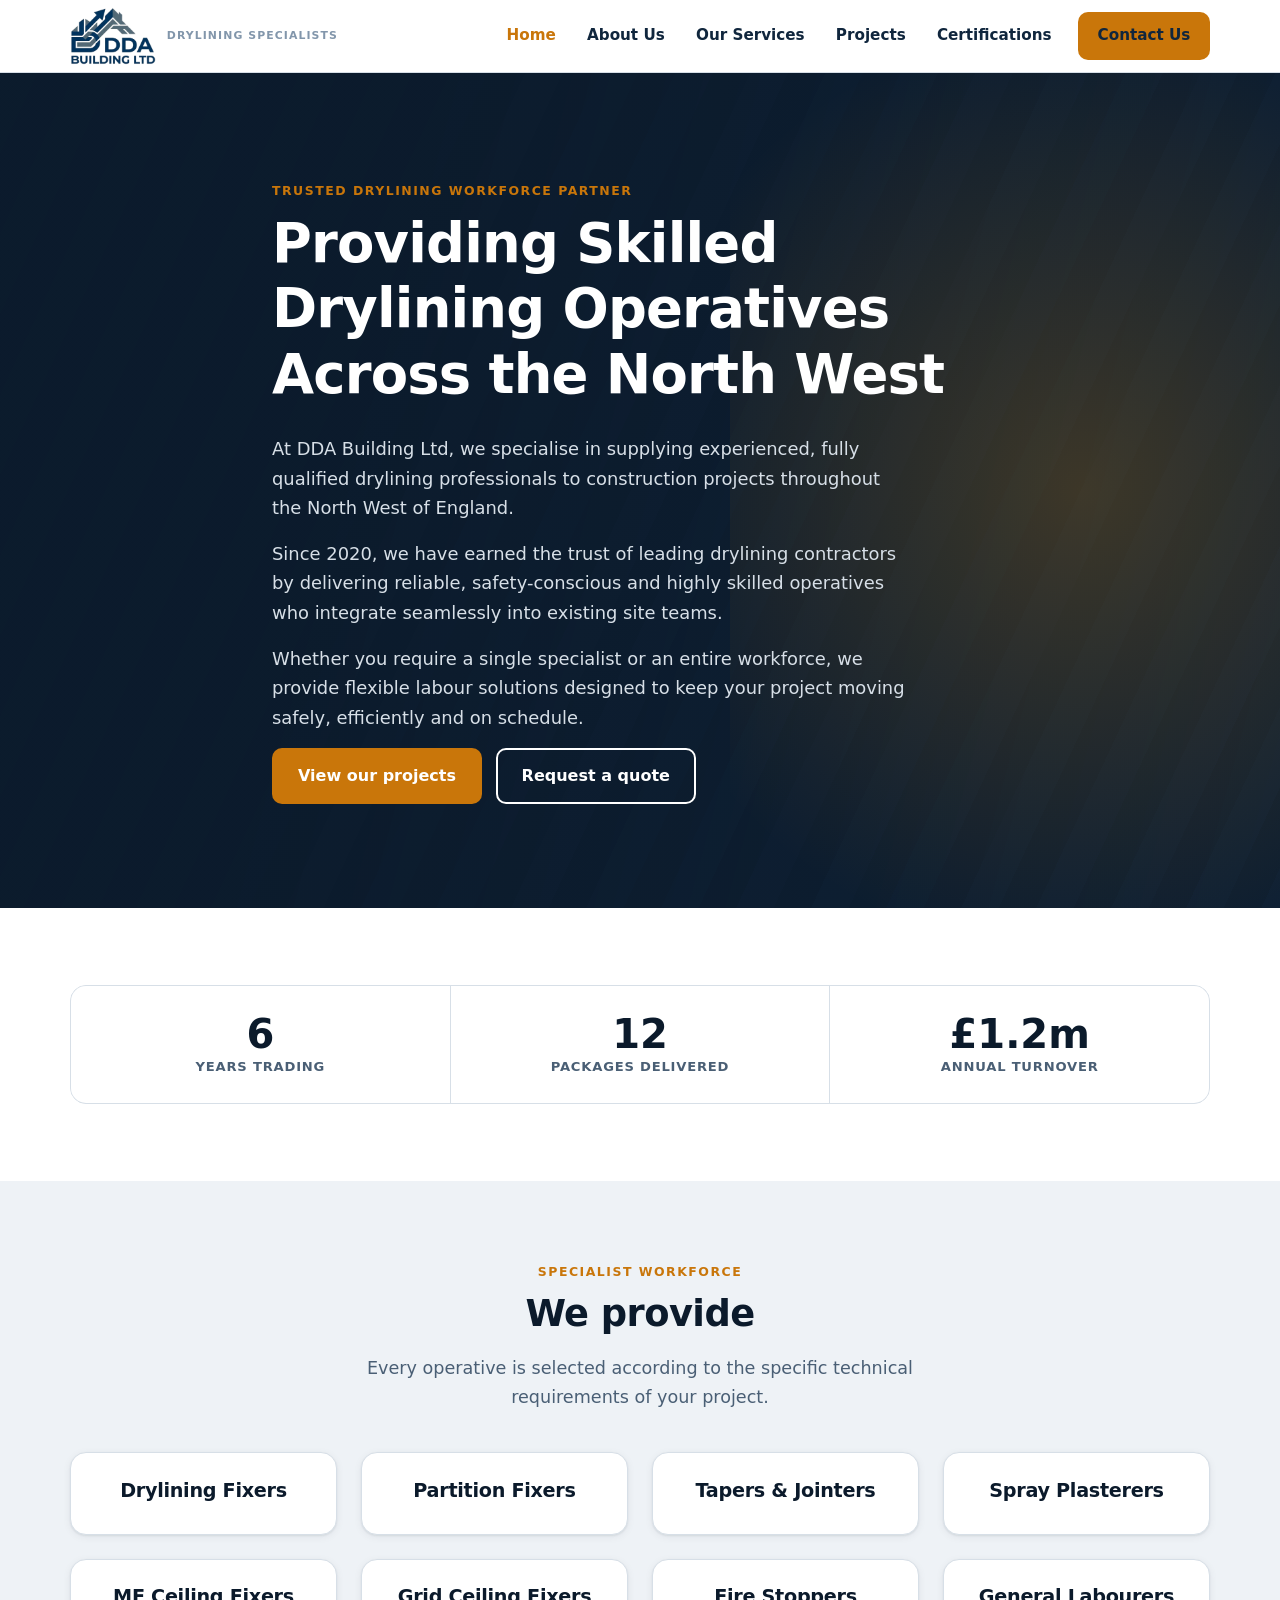
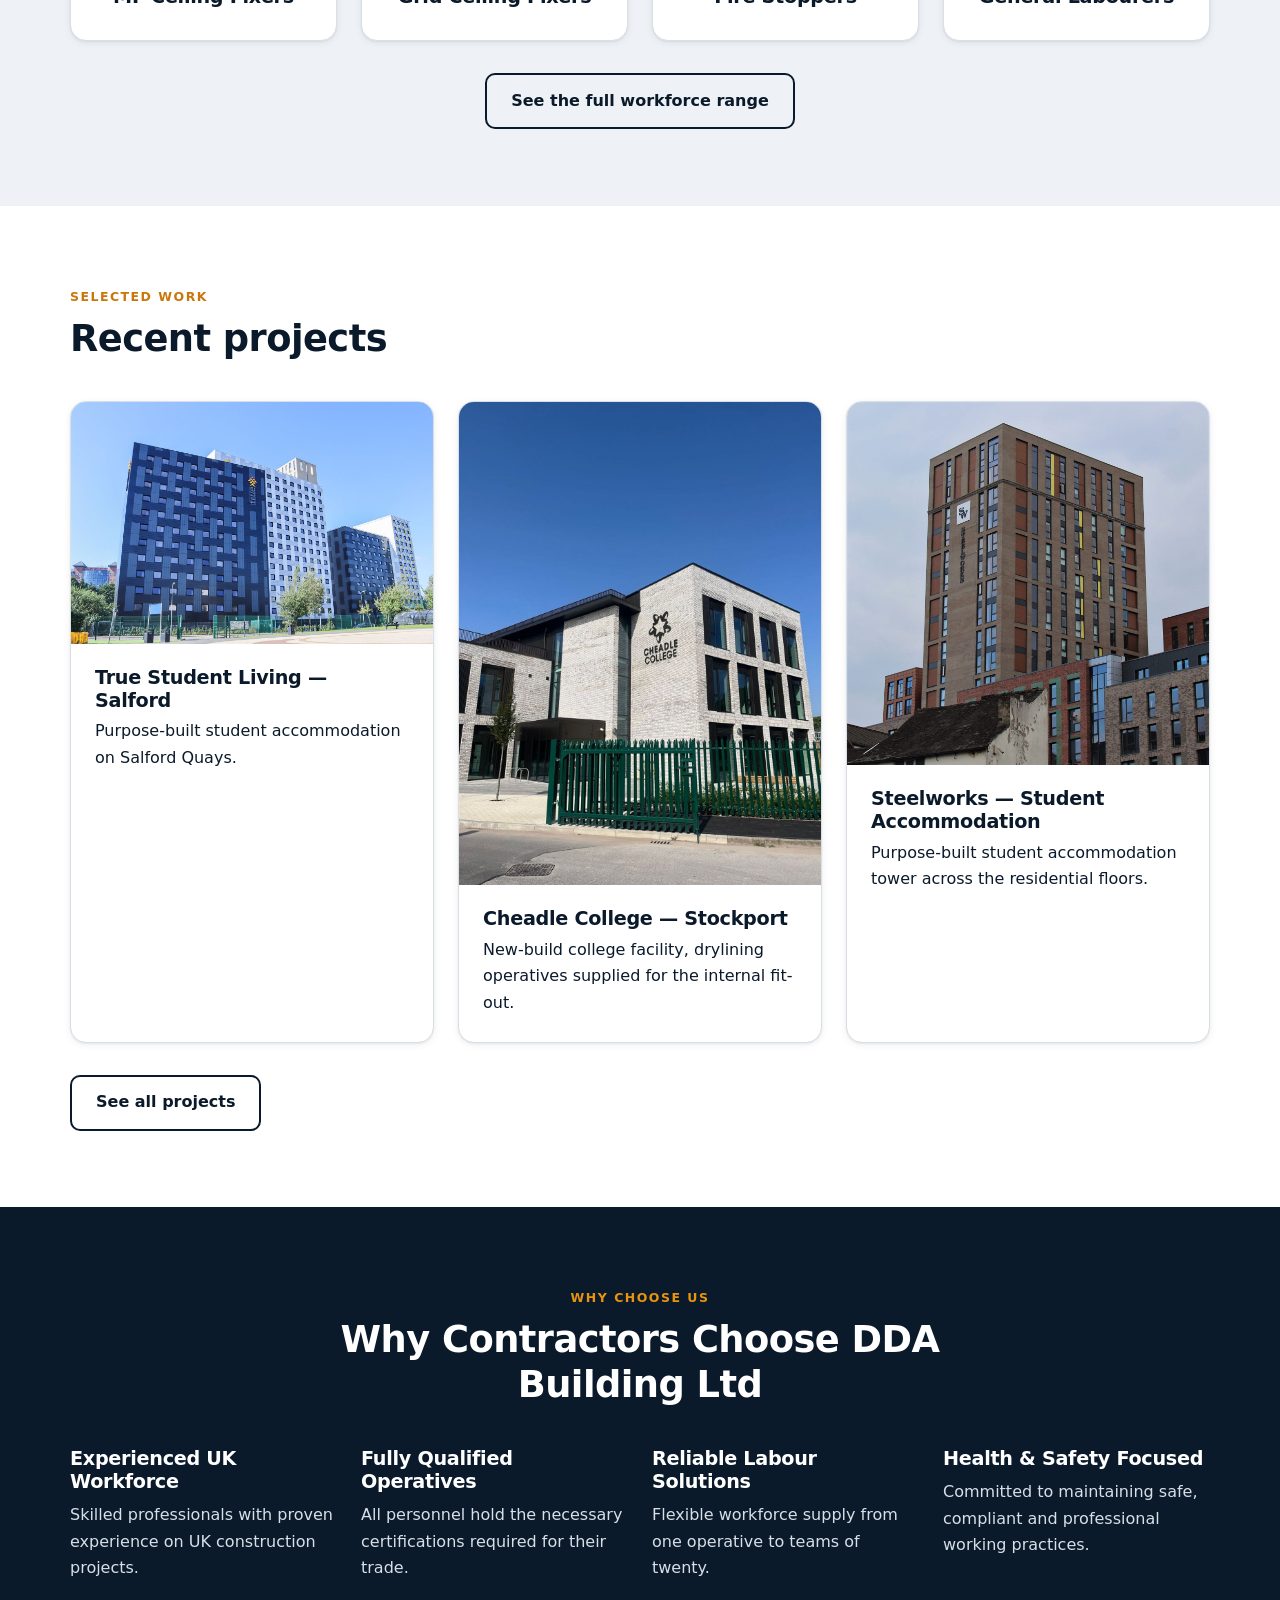
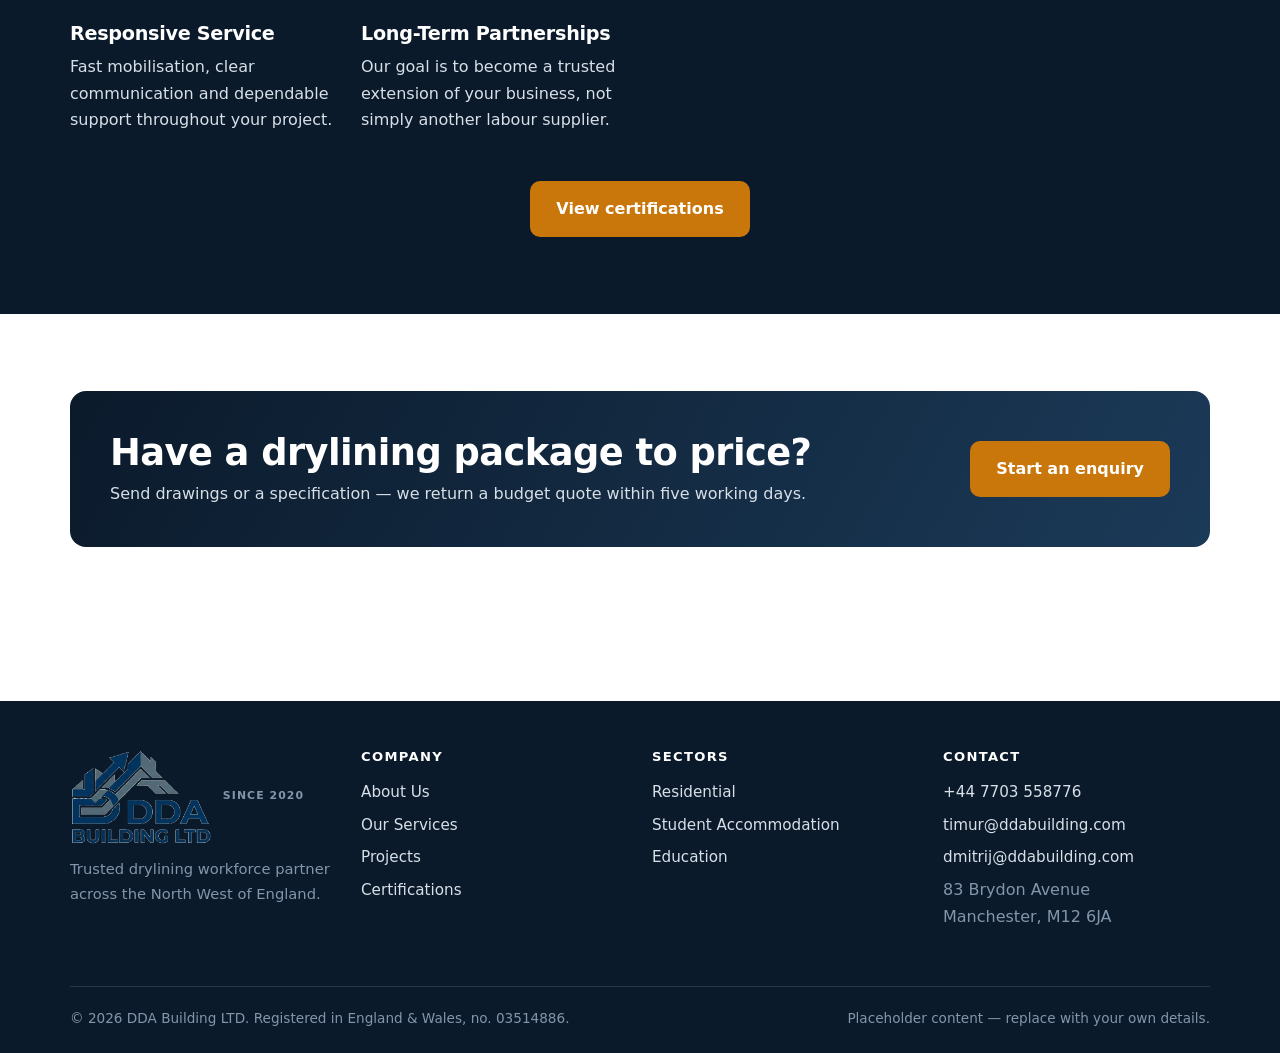
==== commit bae55d01: "Remove homepage project tag overlays; fix mobile stats grid empty-cell artifact" ====
--- a/index.html
+++ b/index.html
@@ -120,7 +120,6 @@
         <article class="card card--link project">
           <div class="project__media">
             <img src="images/projects/true-student-living-salford.jpg" alt="True Student Living, Salford — exterior of the purpose-built student accommodation tower" loading="lazy" decoding="async">
-            <span class="project__tag">Residential</span>
           </div>
           <div class="project__body">
             <h3>True Student Living — Salford</h3>
@@ -131,7 +130,6 @@
         <article class="card card--link project">
           <div class="project__media">
             <img src="images/projects/cheadle-college-exterior.jpg" alt="Cheadle College, Stockport — new-build education facility exterior" loading="lazy" decoding="async">
-            <span class="project__tag">Education</span>
           </div>
           <div class="project__body">
             <h3>Cheadle College — Stockport</h3>
@@ -142,7 +140,6 @@
         <article class="card card--link project">
           <div class="project__media">
             <img src="images/projects/steelworks-tower.jpg" alt="Steelworks student accommodation tower" loading="lazy" decoding="async">
-            <span class="project__tag">Residential</span>
           </div>
           <div class="project__body">
             <h3>Steelworks — Student Accommodation</h3>
--- a/css/styles.css
+++ b/css/styles.css
@@ -337,6 +337,13 @@
   color: var(--text-muted);
 }
 
+/* Below ~640px, auto-fit can land on exactly 2 columns for a 3-item stat
+   band, leaving an empty (grey) cell in the wrapped row. Force one column
+   on phones so that never happens; wider viewports keep the grid above. */
+@media (max-width: 640px) {
+  .stats { grid-template-columns: 1fr; }
+}
+
 /* --- Cards -------------------------------------------------------------- */
 .card {
   background: var(--white);
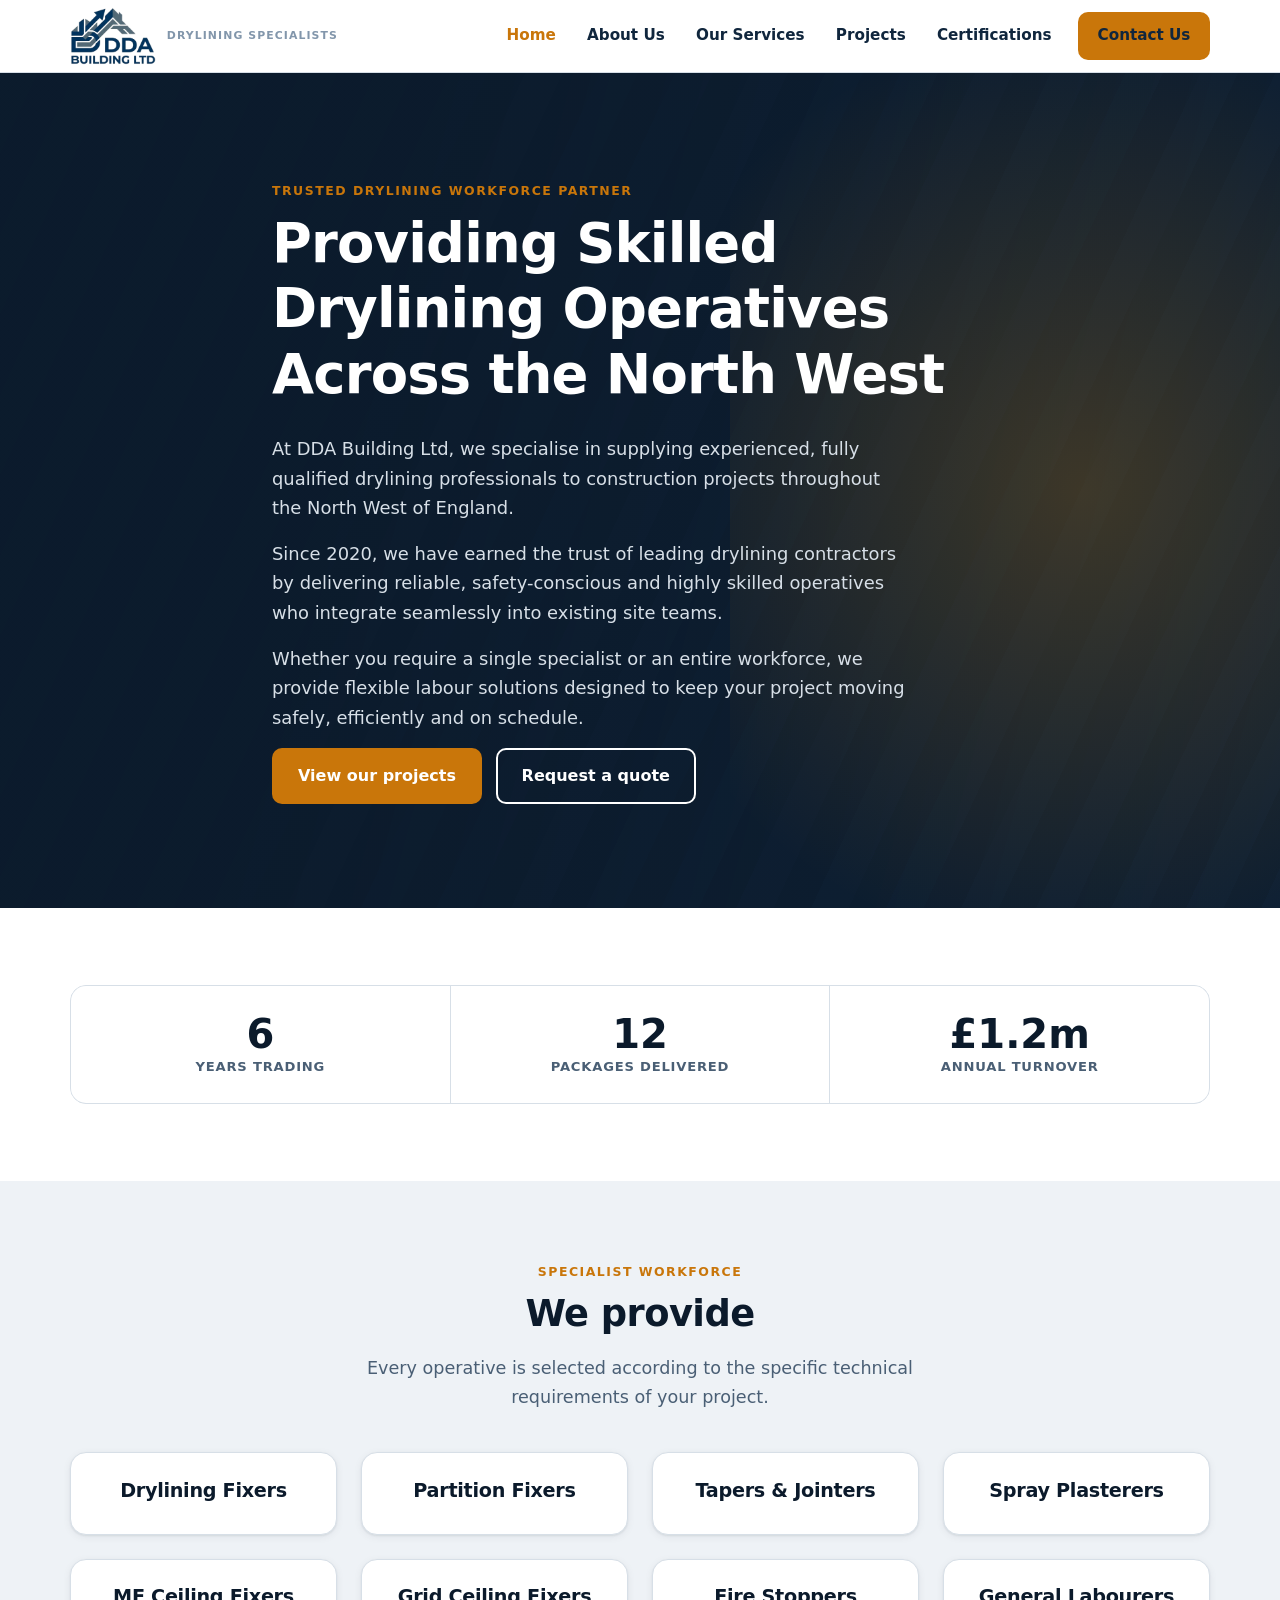
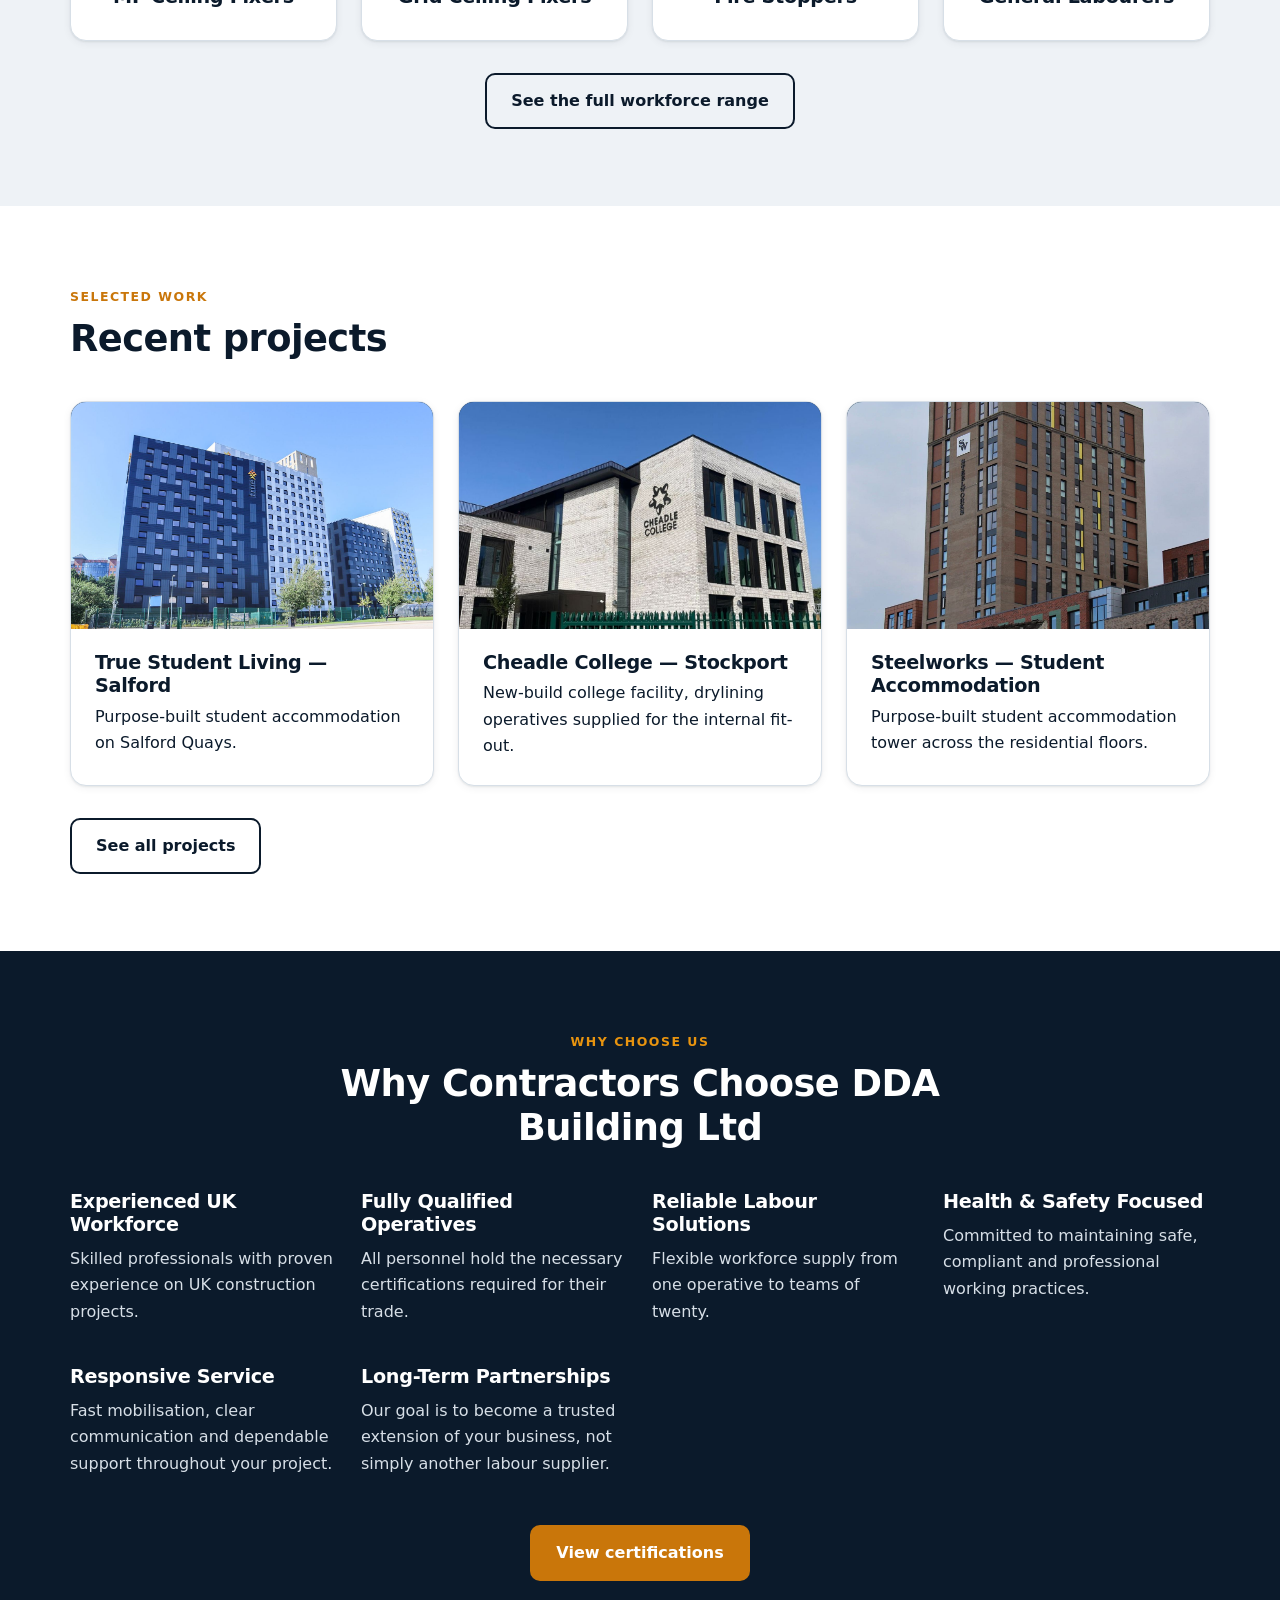
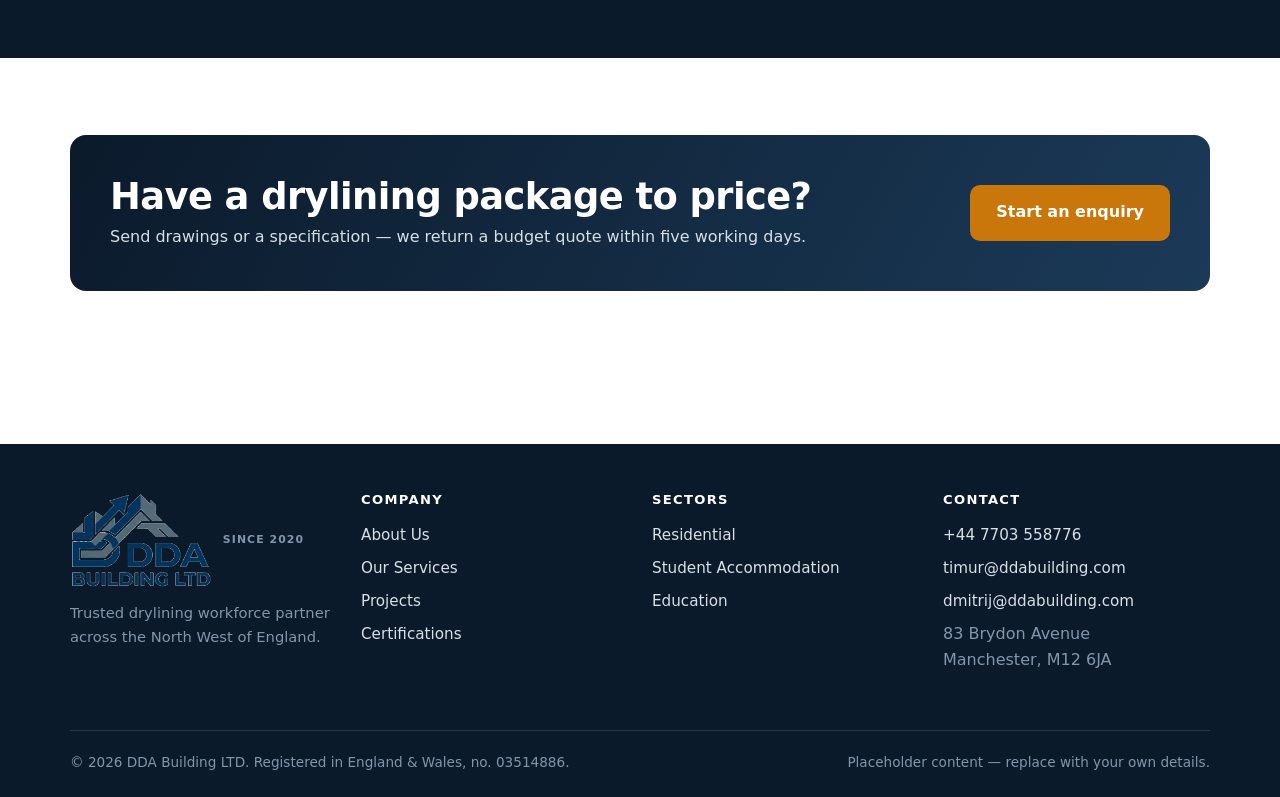
==== commit 0b8ffecb: "Fix project photos overflowing their cards on Safari/iOS (position:absolute crop instead of percenta" ====
--- a/index.html
+++ b/index.html
@@ -5,8 +5,8 @@
   <meta name="viewport" content="width=device-width, initial-scale=1">
   <title>DDA Building Ltd — Trusted Drylining Workforce Partner</title>
   <meta name="description" content="DDA Building Ltd supplies experienced, fully qualified drylining operatives — fixers, tapers & jointers, ceiling fixers and fire stoppers — across the North West of England.">
-  <link rel="stylesheet" href="css/styles.css">
-  <script defer src="js/main.js"></script>
+  <link rel="stylesheet" href="css/styles.css?v=3">
+  <script defer src="js/main.js?v=3"></script>
 </head>
 <body>
 <a class="skip-link" href="#main">Skip to main content</a>
--- a/css/styles.css
+++ b/css/styles.css
@@ -421,6 +421,7 @@
 .project__media {
   position: relative;
   aspect-ratio: 16 / 10;
+  overflow: hidden;
   background:
     linear-gradient(160deg, rgba(11, 26, 43, .55), rgba(11, 26, 43, .18)),
     repeating-linear-gradient(45deg, #24445f 0 18px, #1d3a53 18px 36px);
@@ -435,6 +436,8 @@
   color: rgba(255, 255, 255, .75);
 }
 .project__media img {
+  position: absolute;
+  inset: 0;
   width: 100%;
   height: 100%;
   object-fit: cover;
